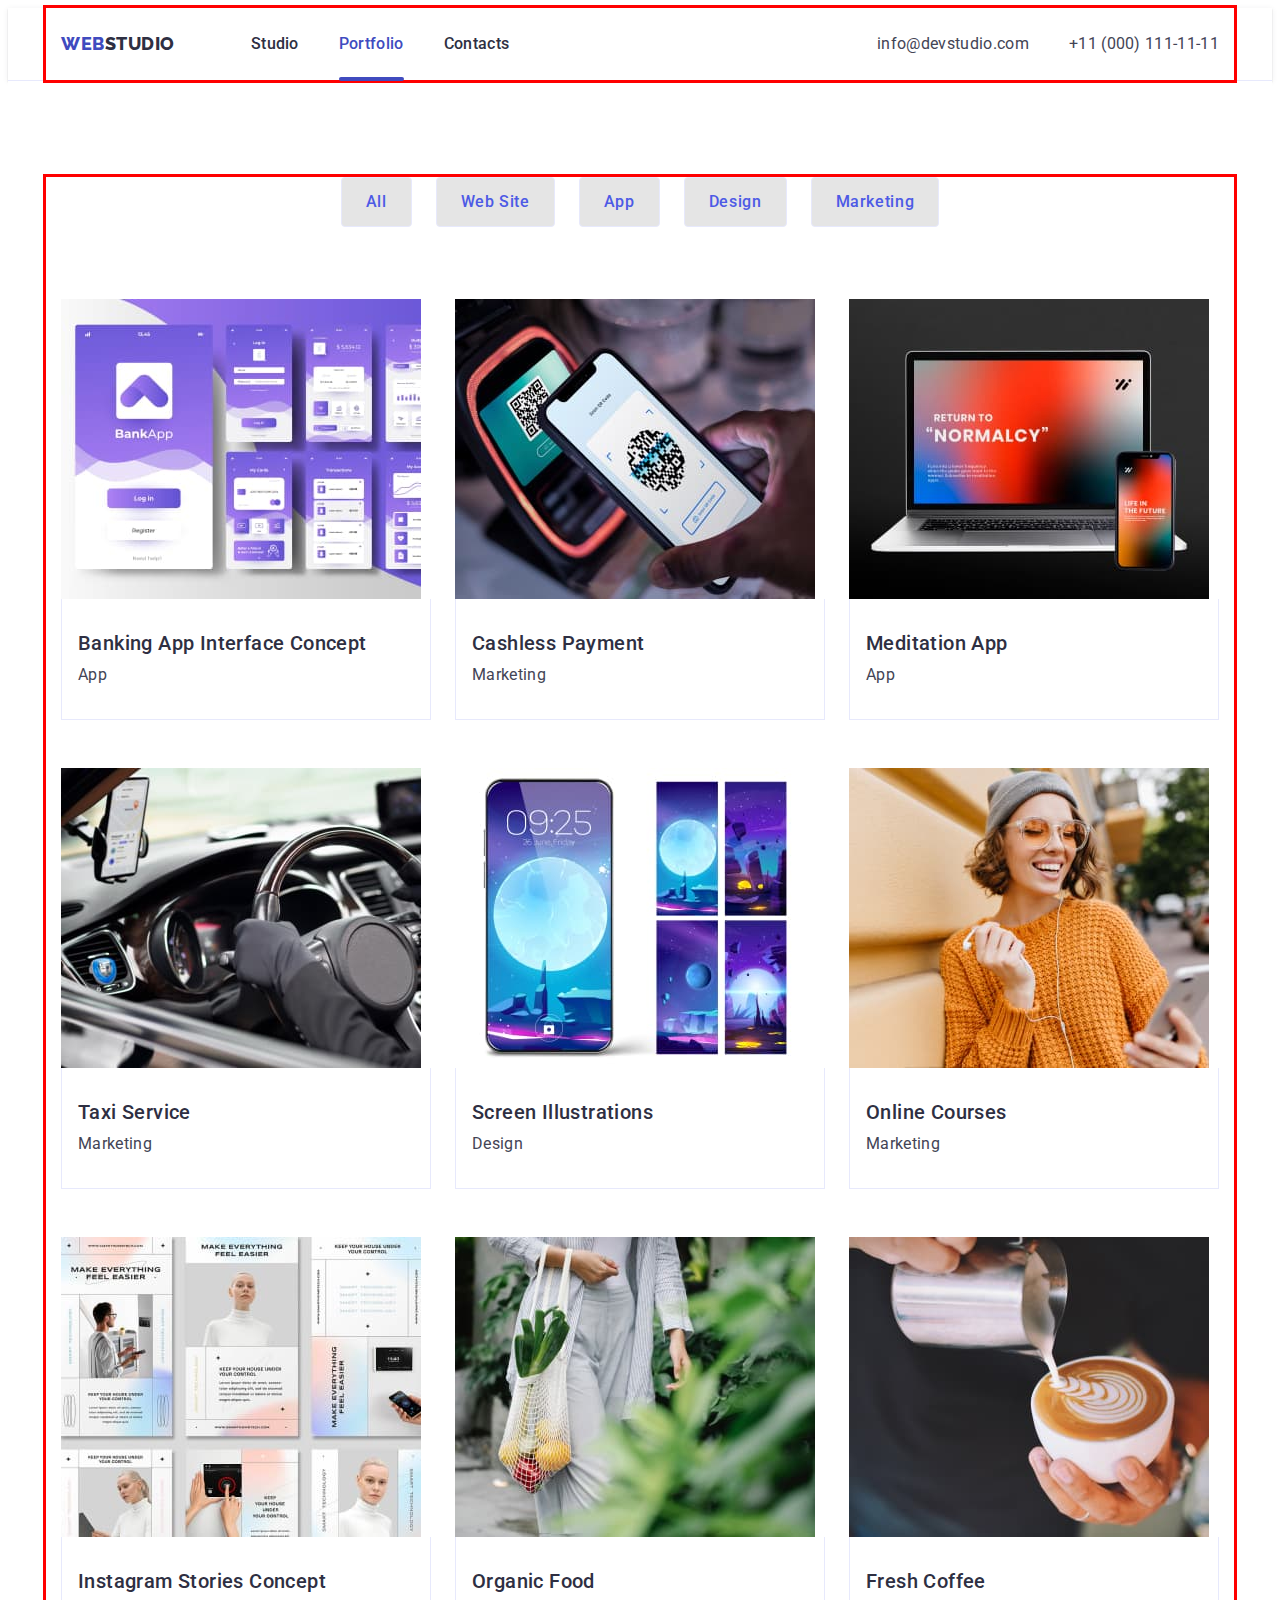
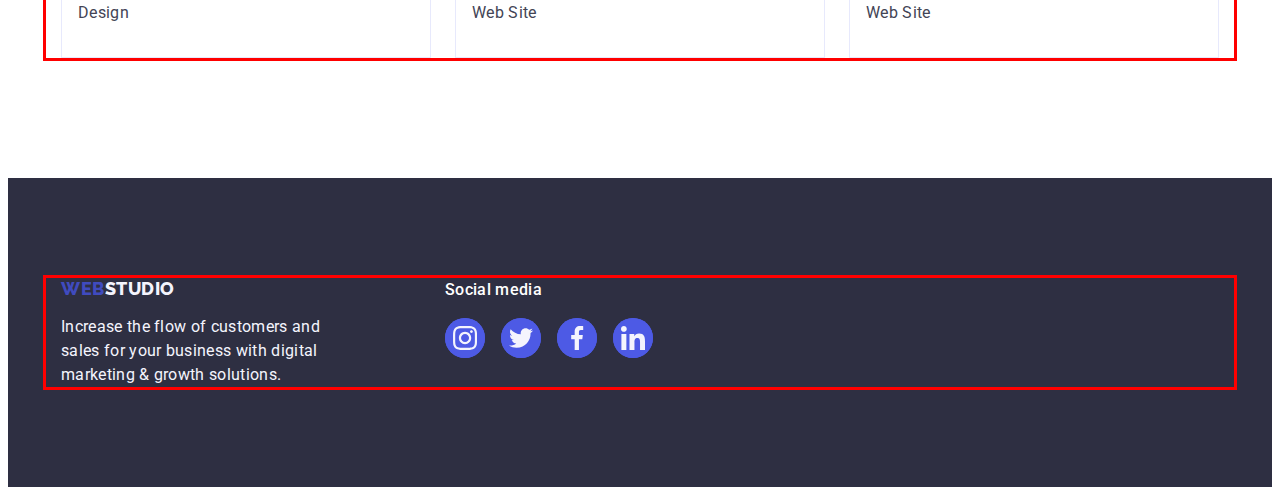
==== portfolio.html @ 622ddad3 "Initial commit" ====
<!DOCTYPE html>
<html lang="en">
  <head>
    <meta charset="UTF-8" />
    <meta http-equiv="X-UA-Compatible" content="IE=edge" />
    <meta name="viewport" content="width=device-width, initial-scale=1.0" />
    <title>Document</title>
    <link rel="preconnect" href="https://fonts.googleapis.com" />
    <link rel="preconnect" href="https://fonts.gstatic.com" crossorigin />
    <link
      href="https://fonts.googleapis.com/css2?family=Raleway:wght@800&family=Roboto:wght@400;500;700&display=swap"
      rel="stylesheet"
    />
    <link
      rel="stylesheet"
      href="https://cdnjs.cloudflare.com/ajax/libs/modern-normalize/2.0.0/modern-normalize.min.css"
      integrity="sha512-4xo8blKMVCiXpTaLzQSLSw3KFOVPWhm/TRtuPVc4WG6kUgjH6J03IBuG7JZPkcWMxJ5huwaBpOpnwYElP/m6wg=="
      crossorigin="anonymous"
      referrerpolicy="no-referrer"
    />
    <link rel="stylesheet" href="./css/blockstyles.css" />
    <link rel="stylesheet" href="./css/styles.css" />
  </head>
  <body>
    <!-- Header -->
    <header class="header">
      <div class="container header-box">
        <nav class="heder-navigation">
          <a href="./index.html" class="logo link">Web<span class="logo-part">Studio</span></a>
          <ul class="site-nav list">
            <li><a href="./index.html" class="link item">Studio</a></li>
            <li><a href="./portfolio.html" class="link item current">Portfolio</a></li>
            <li><a href="" class="link item">Contacts</a></li>
          </ul>
        </nav>
        <address>
          <ul class="contacts-list list">
            <li>
              <a href="mailto:info@devstudio.com" class="contacts link">info@devstudio.com</a>
            </li>
            <li>
              <a href="tel:+110001111111" class="contacts link">+11 (000) 111-11-11</a>
            </li>
          </ul>
        </address>
      </div>
    </header>
    <!-- Main -->
    <main>
      <!-- Section-->
      <section class="section">
        <div class="container">
          <h1 class="visually-hidden">Content</h1>

          <ul class="list portfolio-nav">
            <li>
              <button type="button" class="button secondary">All</button>
            </li>
            <li>
              <button type="button" class="button secondary">Web Site</button>
            </li>
            <li>
              <button type="button" class="button secondary">App</button>
            </li>
            <li>
              <button type="button" class="button secondary">Design</button>
            </li>
            <li>
              <button type="button" class="button secondary">Marketing</button>
            </li>
          </ul>
          <!--другий список-->

          <ul class="list product-nav">
            <li class="product-card">
              <a class="link card-link" href="">
                <div class="position-wrapper">
                  <img
                    src="./images/portfolio/img-1-0.jpg"
                    alt="Banking App Interface Concept"
                    width="360"
                  />
                  <p class="overlay-text"
                    >14 Stylish and User-Friendly App Design Concepts · Task Manager App · Calorie
                    Tracker App · Exotic Fruit Ecommerce App · Cloud Storage App
                  </p>
                </div>
                <div class="gal-product">
                  <h2 class="section-title">Banking App Interface Concept</h2>
                  <p class="text">App</p>
                </div>
              </a>
            </li>
            <li class="product-card">
              <a class="link card-link" href="">
                <div class="position-wrapper">
                  <img src="./images/portfolio/img-1-1.jpg" alt="Cashless Payment" width="360" />
                  <p class="overlay-text"
                    >14 Stylish and User-Friendly App Design Concepts · Task Manager App · Calorie
                    Tracker App · Exotic Fruit Ecommerce App · Cloud Storage App
                  </p>
                </div>
                <div class="gal-product">
                  <h2 class="section-title">Cashless Payment</h2>
                  <p class="text">Marketing</p>
                </div>
              </a>
            </li>
            <li class="product-card">
              <a class="link card-link" href="">
                <div class="position-wrapper">
                  <img src="./images/portfolio/img-2-1.jpg" alt="Meditation App" width="360" />
                  <p class="overlay-text"
                    >14 Stylish and User-Friendly App Design Concepts · Task Manager App · Calorie
                    Tracker App · Exotic Fruit Ecommerce App · Cloud Storage App
                  </p>
                </div>
                <div class="gal-product">
                  <h2 class="section-title">Meditation App</h2>
                  <p class="text">App</p>
                </div>
              </a>
            </li>
            <li class="product-card">
              <a class="link card-link" href="">
                <div class="position-wrapper">
                  <img src="./images/portfolio/img-3-1.jpg" alt="Taxi Service" width="360" />
                  <p class="overlay-text"
                    >14 Stylish and User-Friendly App Design Concepts · Task Manager App · Calorie
                    Tracker App · Exotic Fruit Ecommerce App · Cloud Storage App
                  </p>
                </div>
                <div class="gal-product">
                  <h2 class="section-title">Taxi Service</h2>
                  <p class="text">Marketing</p>
                </div>
              </a>
            </li>
            <li class="product-card">
              <a class="link card-link" href="">
                <div class="position-wrapper">
                  <img
                    src="./images/portfolio/img-4-1.jpg"
                    alt="Screen Illustrations"
                    width="360"
                  />
                  <p class="overlay-text"
                    >14 Stylish and User-Friendly App Design Concepts · Task Manager App · Calorie
                    Tracker App · Exotic Fruit Ecommerce App · Cloud Storage App
                  </p>
                </div>
                <div class="gal-product">
                  <h2 class="section-title">Screen Illustrations</h2>
                  <p class="text">Design</p>
                </div>
              </a>
            </li>
            <li class="product-card">
              <a class="link card-link" href="">
                <div class="position-wrapper">
                  <img src="./images/portfolio/img-5-1.jpg" alt="Online Courses" width="360" />
                  <p class="overlay-text"
                    >14 Stylish and User-Friendly App Design Concepts · Task Manager App · Calorie
                    Tracker App · Exotic Fruit Ecommerce App · Cloud Storage App
                  </p>
                </div>
                <div class="gal-product">
                  <h2 class="section-title">Online Courses</h2>
                  <p class="text">Marketing</p>
                </div>
              </a>
            </li>
            <li class="product-card">
              <a class="link card-link" href="">
                <div class="position-wrapper">
                  <img
                    src="./images/portfolio/img-6-1.jpg"
                    alt="Instagram Stories Concept"
                    width="360"
                  />
                  <p class="overlay-text"
                    >14 Stylish and User-Friendly App Design Concepts · Task Manager App · Calorie
                    Tracker App · Exotic Fruit Ecommerce App · Cloud Storage App
                  </p>
                </div>
                <div class="gal-product">
                  <h2 class="section-title">Instagram Stories Concept</h2>
                  <p class="text">Design</p>
                </div>
              </a>
            </li>
            <li class="product-card">
              <a class="link card-link" href="">
                <div class="position-wrapper">
                  <img src="./images/portfolio/img-7-1.jpg" alt="Organic Food" width="360" />
                  <p class="overlay-text"
                    >14 Stylish and User-Friendly App Design Concepts · Task Manager App · Calorie
                    Tracker App · Exotic Fruit Ecommerce App · Cloud Storage App
                  </p>
                </div>
                <div class="gal-product">
                  <h2 class="section-title">Organic Food</h2>
                  <p class="text">Web Site</p>
                </div>
              </a>
            </li>
            <li class="product-card">
              <a class="link card-link" href="">
                <div class="position-wrapper">
                  <img src="./images/portfolio/img-8-1.jpg" alt="Fresh Coffee" width="360" />
                  <p class="overlay-text"
                    >14 Stylish and User-Friendly App Design Concepts · Task Manager App · Calorie
                    Tracker App · Exotic Fruit Ecommerce App · Cloud Storage App
                  </p>
                </div>
                <div class="gal-product">
                  <h2 class="section-title">Fresh Coffee</h2>
                  <p class="text">Web Site</p>
                </div>
              </a>
            </li>
          </ul>
        </div>
      </section>
    </main>
    <!-- Footer -->
    <footer class="footer-bg">
      <div class="footer-container container">
        <div class="footer-list-item">
          <a href="./index.html" class="logo link"
            >Web<span class="logo-part-light">Studio</span></a
          >
          <p class="footer-text">
            Increase the flow of customers and sales for your business with digital marketing &
            growth solutions.
          </p>
        </div>

        <div class="footer-link-soc">
          <p class="footer-title">Social media</p>
          <ul class="footer-link-icon">
            <li class="social-link-items">
              <a href="" class="footer-customer-link">
                <svg class="link-icon" width="24" height="24">
                  <use href="./images/icons.svg#icon-instagram"></use>
                </svg>
              </a>
            </li>
            <li class="social-link-items">
              <a href="" class="footer-customer-link">
                <svg class="link-icon" width="24" height="24">
                  <use href="./images/icons.svg#icon-twitter"></use>
                </svg>
              </a>
            </li>
            <li class="social-link-items">
              <a href="" class="footer-customer-link">
                <svg class="link-icon" width="24" height="24">
                  <use href="./images/icons.svg#icon-facebook"></use>
                </svg>
              </a>
            </li>
            <li class="social-link-items">
              <a href="" class="footer-customer-link">
                <svg class="link-icon" width="24" height="24">
                  <use href="./images/icons.svg#icon-linkedin"></use>
                </svg>
              </a>
            </li>
          </ul>
        </div>
      </div>
    </footer>
  </body>
</html>
---- css/blockstyles.css ----
h1,
h2,
h3,
h4,
h5,
h6,
p {
    margin: 0;
}

ul,
ol {
    margin: 0;
    padding: 0;
    margin-bottom: 0;
}
.container {
    width: 1158px;
    padding-left: 15px;
    padding-right: 15px;
    margin-left: auto;
    margin-right: auto;


    outline:solid red;
}
img {
    display: block;
  }

  .visually-hidden {
    position: absolute;
    width: 1px;
    height: 1px;
    margin: -1px;
    border: 0;
    padding: 0;
    
    white-space: nowrap;
    clip-path: inset(100%);
    clip: rect(0 0 0 0);
    overflow: hidden;
  }
---- css/styles.css ----
/* основной цвет текста/SLATE /#434455/ /
/ вторичный цвет текста//NAVY BLUE/#2E2F42;/
/ белый WHITE color: #FFFFFF;/
/ Accent Синий IRIS color: #4D5AE5;/
/ футер CLOUD color: #F4F4FD; /
/ основной фон background: #E5E5E5; /
/ вторичный фон NAVY BLUEbackground #2E2F42*/

:root {

  /* Fonts */
  --primary-font: Roboto, sans-serif;
  --secondary-font: Raleway, sans-serif;
  /* Colors */
  --primary-text-color: #434455;
  --title-text-color: #2e2f42;
  --accent-text-color: #4d5ae5;
  --hover-text-color: #404bbf;
  --cloud-text-color: #f4f4fd;
  --white-text-color: #ffffff;
  --primary-bg-color: #e5e5e5;
  --secondary-bg-color: #2e2f42;
  --section-bg-color: #ffffff;
  --cloud-bg-color: #f4f4fd;
  --accent-bg-color: #4d5ae5;
  --hover-bg-color: #404bbf;
  --CORNFLOWER: #E7E9FC;
  --LIGHT-SLATE: #8E8F99;
  --light-hover: #31d0aa;
  --NAVY-BLUE-modal: rgba(46, 47, 66, 0.40);
  --DAIRY:   #FCFCFC;
}
h1,
h2,
h3,
h4,
h5,
h6,
p {
  margin: 0;
}

ul,
ol {
  margin: 0;
  padding: 0;
  margin-bottom: 0;
}

.container {
  width: 1158px;
  padding-left: 15px;
  padding-right: 15px;
  margin-left: auto;
  margin-right: auto;


  outline: solid red;
}

img {
  display: block;
}

.visually-hidden {
  position: absolute;
  width: 1px;
  height: 1px;
  margin: -1px;
  border: 0;
  padding: 0;

  white-space: nowrap;
  clip-path: inset(100%);
  clip: rect(0 0 0 0);
  overflow: hidden;
}

body {
  background-color: var(--section-bg-color);
  color: var(--primary-text-color);
  font-family: var(--primary-font);
  line-height: 1.5;
  letter-spacing: 0.02em;
  font-family: 'Roboto', sans-serif;

}

.header {
  border-bottom: 1px solid var(--CORNFLOWER, #E7E9FC);
  box-shadow: 0px 2px 1px rgba(46, 47, 66, 0.08), 0px 1px 1px rgba(46, 47, 66, 0.16), 0px 1px 6px rgba(46, 47, 66, 0.08);
  /*border: 1px solid #e7e9fc*/
}

.heder-navigation {
  display: flex;
  margin-right: auto;
  align-items: center;


}

.header-box {
  display: flex;
}

/* Hero */
.hero {
  padding: 188px 0;
  background-color: var(--secondary-bg-color);
  background-image: linear-gradient(rgba(46, 47, 66, 0.7), rgba(46, 47, 66, 0.7)),
    url(../images/img-name.jpg);
  background-repeat: no-repeat;
  background-size: cover;
  background-position: center;
  /* */
  max-width: 1440px;
  overflow: hidden;
  margin: auto;
  outline: 1px solid red;

}

.hero-box {
  outline: solid red;

}

/* Title1 */
.hero-title {

  font-size: 56px;
  font-style: normal;
  font-weight: 700;
  letter-spacing: 1.12px;
  line-height: 1.07;
  text-align: center;
  color: var(--white-text-color);
  letter-spacing: 0.02em;


  display: block;
  margin: 0 auto;
  max-width: 496px;
  text-align: center;
  margin-bottom: 48px;


}

/* Title2 */
.title {
  line-height: 40px;
  /*line-height: 1.11;*/
  color: var(--title-text-color);
  font-weight: 700;
  font-size: 36px;
  text-align: center;
  letter-spacing: 0.02em;
  text-transform: capitalize;
}

/* Text */
.text {
  font-size: 16px;
  line-height: 1.5;
  letter-spacing: 0.02em;
  color: var(--primary-text-color);
  font-family: var(--primary-font);
  /*text-align: center;*/
}

/* Site-nav */
.logo {
  color: var(--accent-text-color);
  font-family: var(--secondary-font);
  font-weight: 800;
  font-size: 18px;
  line-height: 1.17;
  letter-spacing: 0.03em;
  text-transform: uppercase;
  margin-right: 76px;
  padding-top: 24px;
  padding-bottom: 24px;
  display: inline-block;


}

.logo-part {
  color: var(--title-text-color);
}

.logo-part-light {
  color: var(--cloud-text-color);
}

.list {
  list-style: none;
}

.list-item {
  background-color: var(--section-bg-color);
  border-radius: 0px 0px 4px 4px;
  flex-basis: calc((100% - 72px) / 4);
  box-shadow: 0px 1px 6px rgba(46, 47, 66, 0.08), 0px 1px 1px rgba(46, 47, 66, 0.16), 0px 2px 1px rgba(46, 47, 66, 0.08);
}

.site-nav {
  display: flex;
  gap: 40px;
}




.current:hover,
.current:focus {
  color: var(--hover-text-color);
  
}
.current:after {
  position: absolute;
  content: '';
  left: 0;
  bottom: -1px;
  height: 4px;
  width: 100%;
  background-color: var(--hover-text-color);
  border-radius: 2px;
  z-index: 1;
  color: var(--hover-text-color);
}


.item {
  padding-top: 24px;
  padding-bottom: 24px;
  display: inline-block;
}

.site-nav .link {
  line-height: 1.5;
  
  color: var(--title-text-color); 
  font-family: var(--primary-font);
  font-weight: 500;
  font-size: 16px;
  letter-spacing: 0.02em;
  
}

.site-nav .link:hover,
.site-nav .link:focus {
 color: var(--hover-text-color);
}



.link {
  text-decoration: none;
  color: var(--hover-text-color);
  transition: color 250ms cubic-bezier(0.4, 0, 0.2, 1)

}
.site-nav .current {
  color: var(--hover-text-color);
  position: relative;
}

/* Address */
.contacts-list {
  display: flex;
  gap: 40px;

}

.address {
  font-style: normal;


}

.contacts {
  color: var(--primary-text-color);
  padding-top: 24px;
  padding-bottom: 24px;
  display: inline-block;
  font-style: normal;
  transition: color 250ms cubic-bezier(0.4, 0, 0.2, 1);
}

.contacts:hover,
.contacts:focus {
  color: var(--hover-text-color);
}

/* Section */
.section {
  background-color: var(--section-bg-color);
  padding-top: 96px;
  padding-bottom: 120px;

}

.section-accent {
  background-color: var(--cloud-bg-color);
  padding-left: 0px;
  padding-top: 120px;
  padding-bottom: 120px;
}

.section-secondary {
  background-color: var(--secondary-bg-color);
}

/* Button */
.button {
  color: var(--primary-text-color);
  background-color: var(--primary-bg-color);
  cursor: pointer;
  font-family: var(--primary-font);
  font-weight: 500;
  font-size: 16px;
  line-height: 1.5;
  letter-spacing: 0.04em;

}

.button.primary {
  color: var(--white-text-color);
  background-color: var(--accent-bg-color);
  align-items: center;
  padding: 16px 32px;
  border-radius: 4px;
  font-style: normal;
  display: block;
  margin: 0 auto;
  border: none;
  height: 56px;
  min-width: 169px;
  transition: background-color 250ms cubic-bezier(0.4, 0, 0.2, 1);
  

}

.button.primary:hover,
.button.primary:focus {
  background-color: var(--hover-bg-color);
  border: 1px solid var(--CORNFLOWER, #E7E9FC);
  /*border: 1px solid transparent;*/
}

.button.secondary {
  color: var(--accent-text-color);
 /background-color: var(--cloud-bg-color);
  padding: 12px 24px;
  border: 1px solid var(--CORNFLOWER, #E7E9FC);
  border-radius: 4px;
  transition: color 250ms cubic-bezier(0.4, 0, 0.2, 1), background-color 250ms cubic-bezier(0.4, 0, 0.2, 1),
   border-color 250ms cubic-bezier(0.4, 0, 0.2, 1), box-shadow 250ms cubic-bezier(0.4, 0, 0.2, 1);
 /*transition: background-color 250ms cubic-bezier(0.4, 0, 0.2, 1);*/
}

.button.secondary:hover,
.button.secondary:focus {
  color: var(--white-text-color);
  background-color: var(--hover-bg-color);
  border: 1px solid transparent;
  box-shadow: 0px 3px 1px rgba(0, 0, 0, 0.1), 0px 2px 1px rgba(0, 0, 0, 0.08), 0px 2px 2px rgba(0, 0, 0, 0.12);
}

/* Title3 */
.section-title {
  font-size: 20px;
  line-height: 1.2;
  color: var(--title-text-color);
  font-weight: 500;
  letter-spacing: 0.02em;
  margin-bottom: 8px;
  text-align: left;
}

.benefits {
  padding-top: 120px;
  padding-bottom: 120px;


}

.benefits-list {
  display: flex;
  justify-content: center;
  gap: 24px;
  
}

.benefits-list-item {
  width: calc((100% - 48px) / 3);
}
.benefits-wrapper-icon {
        display: flex;
        justify-content: center;
        align-items: center;
        width: 100%;
        height: 112px;
        border-radius: 4px;
        background: var(--cloud-bg-color);
        margin-bottom: 8px;
}


.product {
  padding-bottom: 120px;

}

.product-title {

  margin: 0 auto;
  margin-bottom: 72px;

}

.product-list {
  display: flex;
  justify-content: center;
  align-items: center;
  gap: 24px;

}

.product-item {
  width: calc((100% - 48px) / 3);
}


.title-team {

  margin: 0 auto;
  margin-bottom: 72px;

}

.list-team {
  display: flex;
  justify-content: center;
  align-items: center;
  gap: 24px;
  box-shadow: 0px 1px 6px rgba(46, 47, 66, 0.08),
    0px 1px 1px rgba(46, 47, 66, 0.16),
    0px 2px 1px rgba(46, 47, 66, 0.08);

}
/*.soc-list-team{
  display: flex;
  justify-content: center;
  align-items: center;
  gap: 24px;
  
}*/
.soc-list-team-link {
  list-style: none;
  display: flex;
  justify-content: center;
  align-items: center;
  gap: 24px;
}
.link-soc {
  list-style: none;
    display: flex;
    justify-content: center;
    align-items: center;
    gap: 24px;
    transition: background-color 250ms cubic-bezier(0.4, 0, 0.2, 1);
}

.item-inner {
  display: flex;
  padding:32px 0px 0px 0px;
  justify-content: center;
  align-items: center;
  text-align: center;
  gap: 8px;
  /* margin-bottom: 32px;*/
  flex-direction: column;
  padding-bottom: 32px;
}

.section-customers{
  display: flex;
 /* background-color: var(--cloud-bg-color);*/
  padding: 120px 0;
}
.customer-title {
    /*margin: 0 auto;*/
    margin-bottom: 72px;
    line-height: 1.11;
}


.customers-list {
    
  display: flex;
    justify-content: center;
    align-items: center;
    gap: 24px;
    list-style: none;
    
}
.customer-item {
  width: calc((100% - 120px) / 6);
  height: 88px;
  color: var(--LIGHT-SLATE);
}
.customer-link {
    display: flex;
    align-items: center;
    justify-content: center;
    color: var(--LIGHT-SLATE);
    border-radius: 4px;
    border: 1px solid var(--LIGHT-SLATE);
    padding: 16px 32px;
    cursor: pointer;
    height: 88px;
    transition: border-color 250ms cubic-bezier(0.4, 0, 0.2, 1), color 250ms cubic-bezier(0.4, 0, 0.2, 1); 
    fill: currentColor;
}
.customer-link:hover,
.customer-link:focus {
  border-color: var(--hover-text-color);
  color: var(--hover-text-color);
  border-radius: 4px;
}
.customer-icon {
  
fill: currentColor;
 min-width: 104px;
 min-height: 56px;
}



/*PORTFOLIO*/
.portfolio-nav {
  display: flex;
  justify-content: center;
  gap: 24px;
  margin-bottom: 72px;

}

.product-nav {
  display: flex;
  gap: 24px;
  flex-wrap: wrap;
  column-gap: 24px;
  row-gap: 48px;
  /* border: 1px solid  var(--CORNFLOWER, #E7E9FC);*/

}
.position-wrapper {
    position: relative;
    overflow: hidden;
}


.overlay-text {
  position: absolute;
  top: 0;
  left: 0;
  width: 100%;
  height: 100%;
  display: flex;
  justify-content: center;
  padding: 40px 32px;
  transform: translateY(100%);
  color: var(--cloud-text-color);
  font-family: Roboto;
  font-size: 16px;
  line-height: 24px;
  letter-spacing: 0.32px;
  background-color: #4d5ae5;
  transition: transform 250ms cubic-bezier(0.4, 0, 0.2, 1);
}
.card-link {
  display: block;
  transition: box-shadow 250ms cubic-bezier(0.4, 0, 0.2, 1);
}
 .card-link:hover .overlay-text, 
 .card-link:focus .overlay-text {
    transform: translateY(0%);
  }
 .card-link:hover,
 .card-link:focus  {
             
              box-shadow: 0px 1px 6px rgba(46, 47, 66, 0.08), 0px 1px 1px rgba(46, 47, 66, 0.16), 0px 2px 1px rgba(46, 47, 66, 0.08);
            }

.product-card {

  width: calc((100% - 48px) / 3);
}

.gal-product {
  padding: 32px 16px;
  border: 1px solid var(--CORNFLOWER, #E7E9FC);
  border-top: none;
}

.gal-product .text,
.gal-product .section-title {
  text-align: left;
}


.social-items-link{
  display: flex;
  gap: 24px;
  align-items: center;
  justify-content: center;
  background-color: var(--accent-text-color);
  width: 40px;
  height: 40px;
  border-radius: 50%;
  fill: var(--cloud-text-color);
}



/* Footer */
.footer-text {
  color: var(--cloud-text-color);
  width: 264px;

}

.footer-bg {
  background-color: var(--secondary-bg-color);
  padding-top: 100px;
  padding-bottom: 100px;

}

.footer-bg .logo {
  margin-bottom: 16px;
  padding: 0;
}



.footer-container {
  display: flex;
  align-items: baseline;

}
.footer-list-item {
  margin-right: 120px;
}

.footer-list {
  display: flex;
  justify-content: left;
  gap: 120px;
  list-style: none;
}


.footer-title {
  color: var(--white-text-color);
  font-family: Roboto;
  font-size: 16px;
  font-style: normal;
  font-weight: 500;
  line-height: 24px;
  letter-spacing: 0.32px;
  margin-bottom: 16px;
}

.footer-link-icon {
  list-style: none;
  display: flex;
  justify-content: center;
  align-items: center;
  gap: 16px;
  
}

.social-link-items {
  display: flex;
  gap: 24px;
  align-items: center;
  justify-content: center;
  background-color: var(--accent-text-color);
  width: 40px;
  height: 40px;
  border-radius: 50%;
  fill: var(--cloud-text-color);
  transition: background-color 250ms cubic-bezier(0.4, 0, 0.2, 1);
  }
.social-link-items:hover,
.social-link-items:focus {
  background-color: var(--hover-text-color);
}


  .soc-link {
    fill: var(--cloud-text-color) ;
  }

.footer-customer-link {
    display: flex;
    justify-content: center;
    align-items: center;
   fill: var(--cloud-text-color);
   width: 100%;
   height: 100%;
   background-color: var(--accent-text-color);
   border-radius: 50%;
   transition: background-color 250ms cubic-bezier(0.4, 0, 0.2, 1);
}
.footer-customer-link:hover,
.footer-customer-link:focus {
  background-color: var(--light-hover)
}


.backdrop {
  position: fixed;
  top: 0;
  left: 0;
  width: 100%;
  height: 100%;
  background-color: var(--NAVY-BLUE-modal);
  transition: opacity 250ms cubic-bezier(0.4, 0, 0.2, 1), visibility 250ms cubic-bezier(0.4, 0, 0.2, 1);
 
}
.is-hidden {
    visibility: hidden;
      pointer-events: none;
      opacity: 0;
}

.modal {
  position: absolute;
  top:50%;
  left:50%;
  transform: translate(-50%, -50%);
  width: 408px;
  min-height: 584px;
  align-items: center;
  border-radius: 4px;
    background: var(--DAIRY);
    box-shadow: 0px 2px 1px 0px rgba(0, 0, 0, 0.20), 0px 1px 3px 0px rgba(0, 0, 0, 0.12), 0px 1px 1px 0px rgba(0, 0, 0, 0.14);
  transition: transform 250ms cubic-bezier(0.4, 0, 0.2, 1);
  }
  .modal-close {
    position: absolute;
      top: 24px;
      right: 24px;
      width: 24px;
      height: 24px;
      border-radius: 50%;
      display: flex;
      align-items: center;
      justify-content: center;
      background-color: #e7e9fc;
      border: 1px solid rgba(0, 0, 0, 0.1);
      padding: 0;
      cursor: pointer;
      transition: background-color 250ms cubic-bezier(0.4, 0, 0.2, 1),
       border 250ms cubic-bezier(0.4, 0, 0.2, 1);
       /*fill: var(--accent-bg-color)*/
  }
  .modal-btn {
    transition: fill 250ms cubic-bezier(0.4, 0, 0.2, 1);
    fill: var(--accent-bg-color);
    
  }
.modal-close:focus,
.modal-close:hover {
  /*background-color: 250ms cubic-bezier(0.4, 0, 0.2, 1), border 250ms cubic-bezier(0.4, 0, 0.2, 1);*/
  background-color: var(--hover-bg-color);
  border: none;
  /*border-color: #404bbf;*/
}

.modal-close:hover .modal-btn,
.modal-close:focus .modal-btn {
    fill: var(--white-text-color);
}
/*.button:hover .modal-btn,
.button:focus .modal-btn {
  fill: var(--white-text-color);
}*/
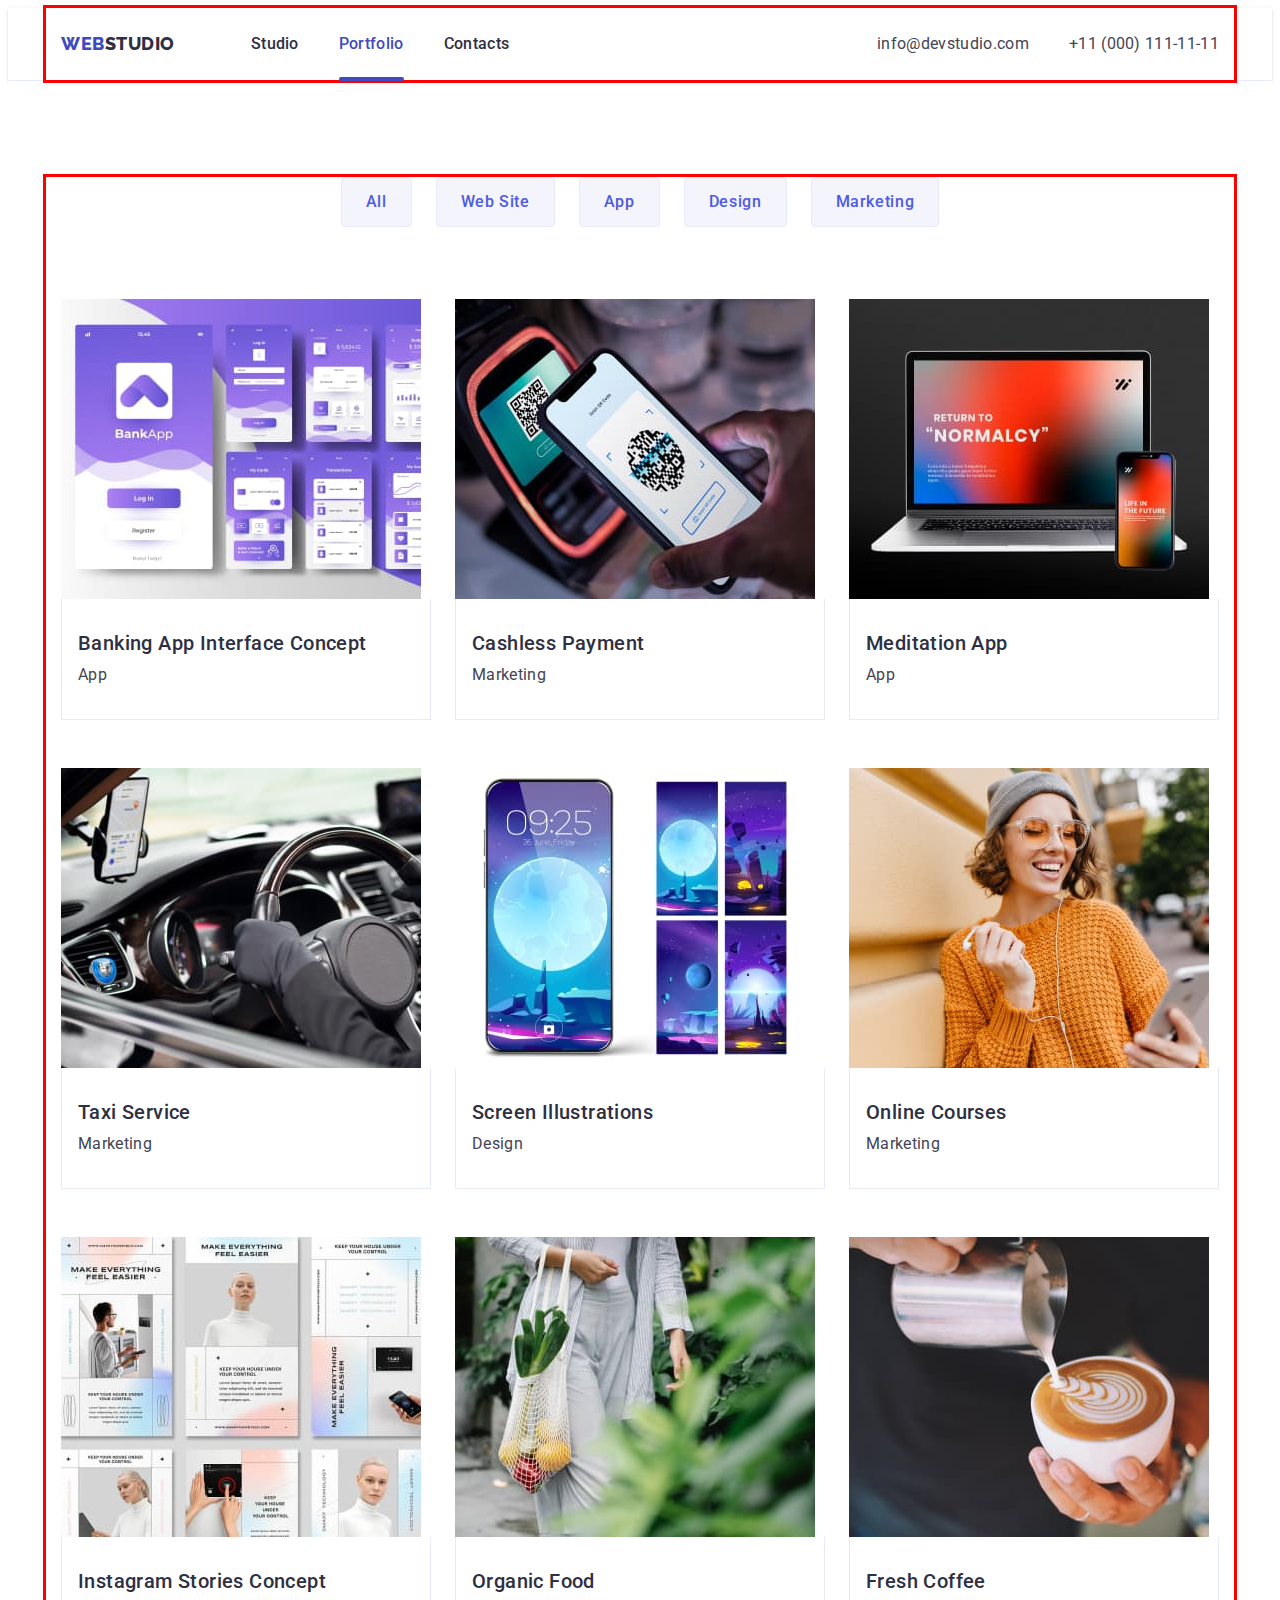
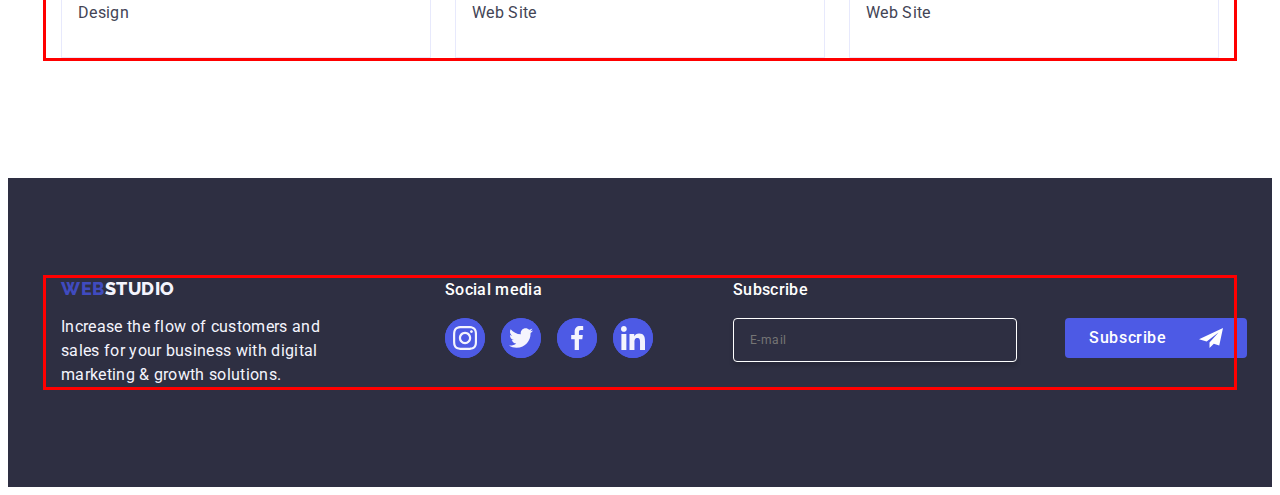
==== commit 1ec005cd: "background-color: #404bbf;   border: none;   fill: #f4f4fd;" ====
--- a/portfolio.html
+++ b/portfolio.html
@@ -269,6 +269,27 @@
             </li>
           </ul>
         </div>
+        <div class="subscribe">
+          <p class="subscribe-caption">Subscribe</p>
+          <form class="sucscribe-form">
+            <label for="email-footer" class="subscribe-label">
+              <input
+                type="email"
+                name="email"
+                id="email-footer"
+                placeholder="E-mail"
+                class="subscribe-email-footer"
+                required
+              />
+            </label>
+            <button type="submit" class="subscribe-button" value="Subscribe">
+              Subscribe
+              <svg class="subscribe-icon" width="24" height="24">
+                <use href="./images/icons.svg#icon-send"></use>
+              </svg>
+            </button>
+          </form>
+        </div>
       </div>
     </footer>
   </body>
--- a/css/styles.css
+++ b/css/styles.css
@@ -353,7 +353,7 @@
 
 .button.secondary {
   color: var(--accent-text-color);
- /background-color: var(--cloud-bg-color);
+  background-color: var(--cloud-bg-color);
   padding: 12px 24px;
   border: 1px solid var(--CORNFLOWER, #E7E9FC);
   border-radius: 4px;
@@ -657,6 +657,9 @@
 .footer-list-item {
   margin-right: 120px;
 }
+.footer-link-icon {
+  margin-right: 80px;
+}
 
 .footer-list {
   display: flex;
@@ -742,6 +745,7 @@
 }
 
 .modal {
+  padding: 72px 24px 24px 24px;
   position: absolute;
   top:50%;
   left:50%;
@@ -792,4 +796,253 @@
 /*.button:hover .modal-btn,
 .button:focus .modal-btn {
   fill: var(--white-text-color);
-}*/+}*/
+/* Modal form*/
+.modal-caption {
+color: var(--title-text-color);
+text-align: center;
+font-size: 16px;
+font-style: normal;
+font-weight: 500;
+line-height: 24px; /* 150% */
+letter-spacing: 0.32px;
+max-width: 360px;
+margin-bottom: 16px;
+}
+.modal-form {
+  
+}
+.box-div {
+  margin-bottom: 8px;
+}
+.modal-lable {
+display: block;
+  color: var(--LIGHT-SLATE);
+font-size: 12px;
+font-weight: 400;
+line-height: 14px; /* 116.667% */
+letter-spacing: 0.48px;
+margin-bottom: 4px;
+line-height: 1.17;
+}
+.modal-box {
+  position: relative;
+  margin-bottom: 8px;
+}
+.modal-comment {
+  margin-bottom: 16px;
+}
+.modal-input {
+  width: 100%;
+  height: 58px;
+  padding: 11px 38px;
+  transition: border-color 250ms;
+  border-radius: 4px;
+  border: 1px solid rgba(46, 47, 66, 0.4);
+  cursor: pointer;
+  height: 40px;
+  background-color: transparent;
+  outline: transparent;
+  transition: border-color 250ms cubic-bezier(0.4, 0, 0.2, 1);
+}
+.modal-input:focus-within {
+  border-color: rgba(77, 90, 229, 1);
+}
+.modal-icon {
+  position: absolute;
+  top: 50%;
+  left: 16px;
+  fill: transparent;
+  stroke: rgba(46, 47, 66, 0.4);
+  transform: translateY(-50%);
+  transition: fill 250ms cubic-bezier(0.4, 0, 0.2, 1);
+  fill: var(--accent-text-color);
+}
+.modal-input:focus-within + .modal-icon {
+    stroke: rgba(77, 90, 229, 1);
+}
+
+.modal-comment-field {
+  display: block;
+  width: 100%;
+  height: 120px;
+  padding: 8px 16px;
+  border-radius: 4px;
+  border: 1px solid var(--NAVY-BLUE-modal, rgba(46, 47, 66, 0.40));
+  resize: none;
+  margin-bottom: 16px;
+font-size: 12px;
+line-height: 1.17;
+letter-spacing: 0.04em;
+color: rgba(46, 47, 66, 0.4);
+background-color: transparent;
+outline: transparent;
+transition: border-color 250ms cubic-bezier(0.4, 0, 0.2, 1);
+}
+.modal-comment-field:focus {
+    border-color: var(--accent-text-color);
+}
+.modal-privacy {
+  margin-bottom: 24px;
+}
+.modal-agreement {
+  display: block;
+  margin-bottom: 24px;
+  width: 338px;
+  flex-shrink: 0;
+  font-size: 12px;
+  font-weight: 400;
+  letter-spacing: 0.48px;
+  color: var(--LIGHT-SLATE);
+  line-height: 1.17;
+
+}
+.modal-agreement-input {
+    appearance: none;
+}
+.modal-agreement-input:checked + .modal-agreement>.modal-checkbox{
+  background-color: #404bbf;
+    border: none;
+    fill: #f4f4fd;
+ 
+}
+
+.modal-checkbox {
+display: inline-flex;
+stroke-width: 1px;
+stroke: var(--NAVY-BLUE-modal, rgba(46, 47, 66, 0.40));
+width: 16px;
+height: 16px;
+flex-shrink: 0;
+border: 1px solid var(--NAVY-BLUE-modal, rgba(46, 47, 66, 0.40));
+border-radius: 2px;
+transition: background-color 250ms cubic-bezier(0.4, 0, 0.2, 1), border 250ms cubic-bezier(0.4, 0, 0.2, 1), fill 250ms cubic-bezier(0.4, 0, 0.2, 1);
+align-items: center;
+justify-content: center;
+fill: transparent;
+}
+.modal-checkbox:hover,
+.modal-checkbox:focus {
+  background-color: var(--hover-text-color);
+  }
+.modal-checkbox-icon {
+   opacity: 0;
+   fill:#e5e5e5;
+   width: 16px;
+   height: 16px;
+}
+.modal-agreement-input:checked + .modal-checkbox> .modal-checkbox-icon {
+  opacity: 1;
+  fill:var(--white-text-color);
+}
+
+.modal-policy {
+  font-size: 12px;
+  font-weight: 400;
+  line-height: 14px; /* 116.667% */
+  letter-spacing: 0.48px;
+}
+.modal-agreement-link {
+  color: var(--IRIS, #4D5AE5);
+  font-size: 12px;
+  font-weight: 400;
+  line-height: 16px;
+  letter-spacing: 0.48px;
+  text-decoration-line: underline;
+}
+.btn-submit {
+  color: var(--white-text-color);
+  background-color: var(--accent-bg-color);
+  align-items: center;
+  padding: 16px 32px;
+  border-radius: 4px;
+  font-style: normal;
+  display: block;
+  margin: 0 auto;
+  border: none;
+  height: 56px;
+  min-width: 169px;
+  transition: background-color 250ms cubic-bezier(0.4, 0, 0.2, 1);
+  cursor: pointer;
+font-weight: 500;
+line-height: 1.5;
+letter-spacing: 0.04em;
+cursor: pointer
+}
+.btn-submit:hover,
+.btn-submit:focus {
+  background-color: var(--hover-bg-color);
+  border: 1px solid var(--CORNFLOWER, #E7E9FC);
+ 
+}
+.subscribe {
+
+}
+.subscribe-caption {
+  color: var(--white-text-color);
+    /* Body Medium */
+    font-family: Roboto;
+    font-size: 16px;
+    font-style: normal;
+    font-weight: 500;
+    line-height: 24px;
+    /* 150% */
+    letter-spacing: 0.32px;
+    margin-bottom: 16px;
+}
+
+.sucscribe-form {
+  display: flex;
+    gap: 24px;
+}
+
+.subscribe-label {}
+
+.subscribe-email-footer {
+  color: var(--white-text-color);
+    font-family: Roboto;
+    font-size: 12px;
+    font-style: normal;
+    font-weight: 400;
+    line-height: 24px;
+    /* 200% */
+    letter-spacing: 0.48px;
+    border-radius: 4px;
+      border: 1px solid var(--white-text-color);
+      box-shadow: 0px 4px 4px 0px rgba(0, 0, 0, 0.15);
+      width: 264px;
+      height: 40px;
+      background-color: transparent;
+      line-height: 1.5;
+      padding-left: 16px;
+}
+
+.subscribe-button {
+  display: inline-flex;
+    padding: 8px 24px;
+    justify-content: center;
+    align-items: center;
+    gap: 16px;
+    border-radius: 4px;
+    background: var(--accent-text-color);
+    color: var(--white-text-color);
+    margin-left: 24px;
+min-width: 165px;
+height: 40px;
+font-family: Roboto, sans-serif;
+  font-size: 16px;
+  font-style: normal;
+  font-weight: 500;
+  line-height: 24px;
+  /* 150% */
+  letter-spacing: 0.64px;
+cursor: pointer;
+border: none;
+
+
+}
+
+.subscribe-icon {
+  fill: var(--white-text-color);
+  margin-left: 16px;
+}